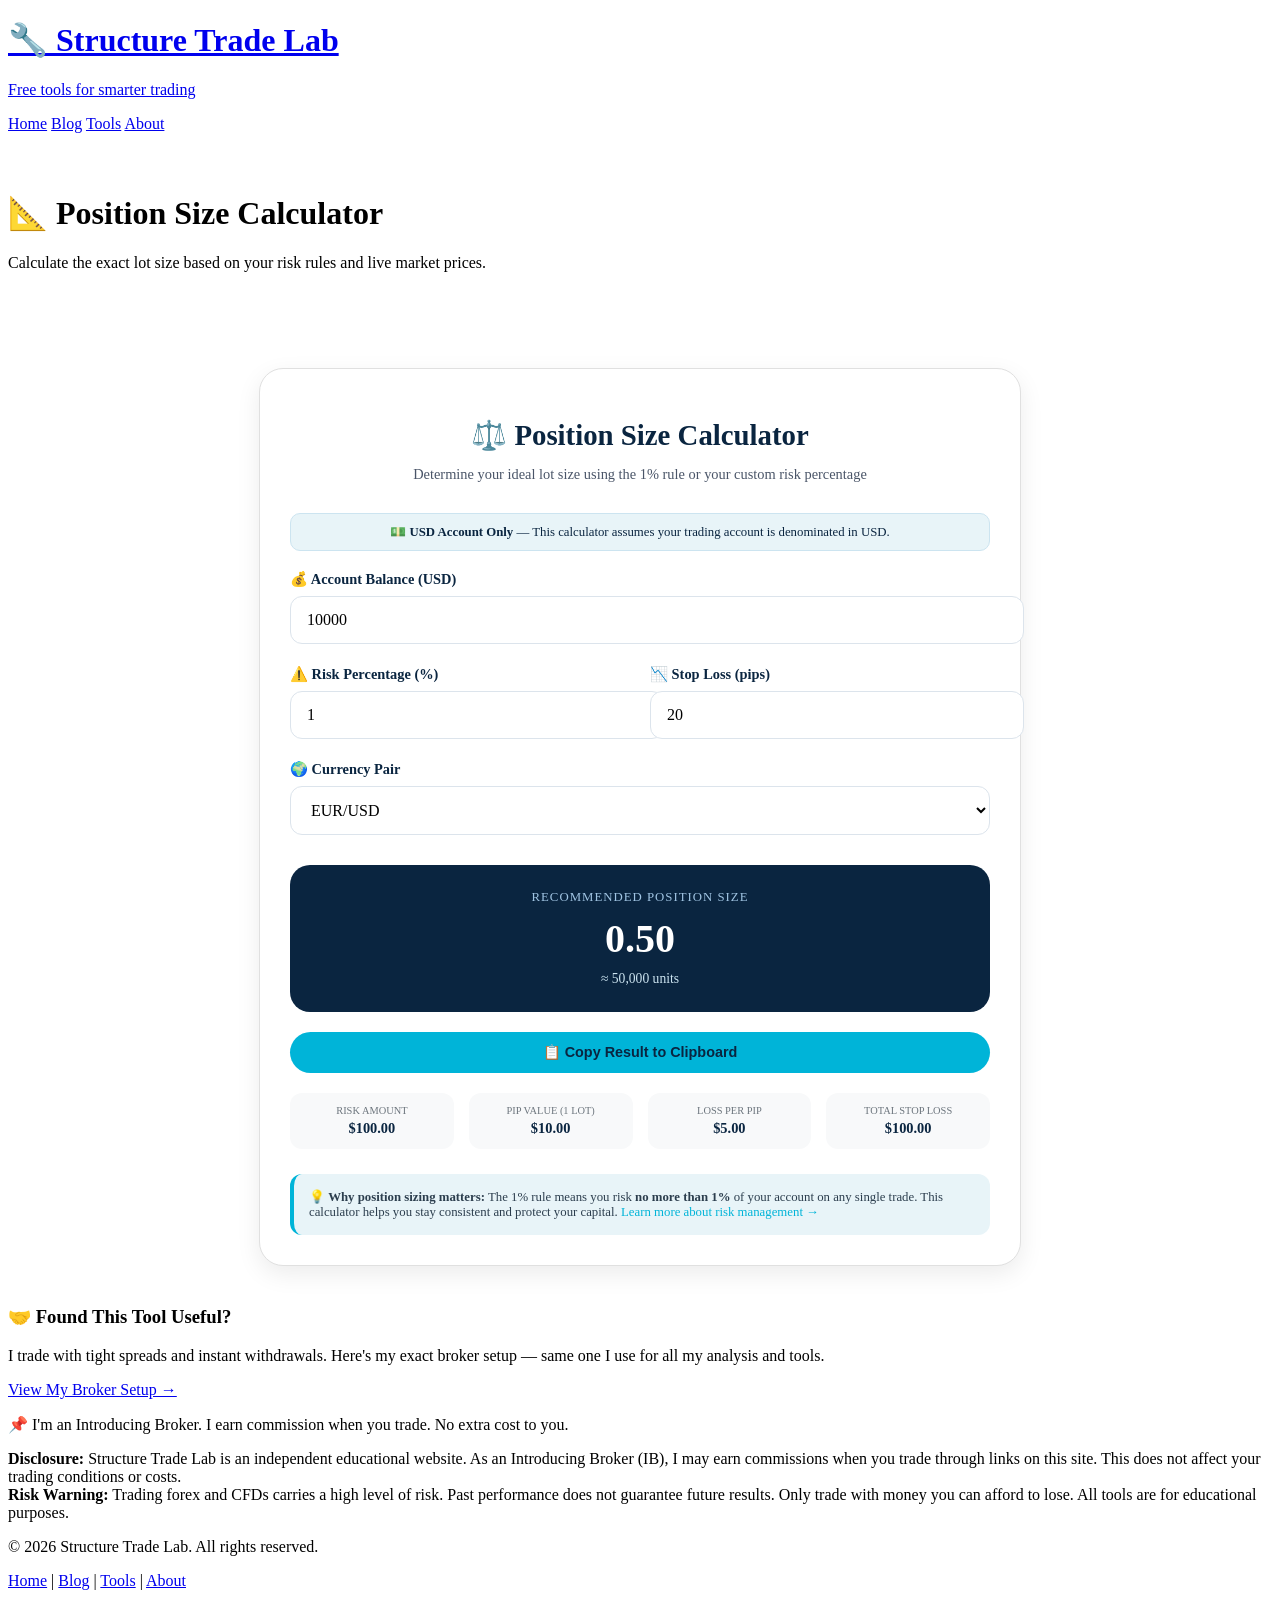
==== position-size-calculator/index.html @ f7be41fc "update" ====
<!DOCTYPE html>
<html lang="en">
<head>
    <!-- Google Analytics -->
    <script async src="https://www.googletagmanager.com/gtag/js?id=G-9HB3LHNF2W"></script>
    <script>
        window.dataLayer = window.dataLayer || [];
        function gtag(){dataLayer.push(arguments);}
        gtag('js', new Date());
        gtag('config', 'G-9HB3LHNF2W');
    </script>

    <meta charset="UTF-8">
    <meta name="viewport" content="width=device-width, initial-scale=1.0">
    <meta name="description" content="Free forex position size calculator. Calculate exact lot size based on account balance, risk percentage, stop loss in pips, and live market prices.">
    <meta name="keywords" content="position size calculator, forex lot size calculator, risk management tool, forex calculator">
    <title>Position Size Calculator — Forex Risk Management Tool | Structure Trade Lab</title>
    
    <!-- Shared CSS from main domain -->
    <link rel="stylesheet" href="https://structuretradelab.com/assets/css/style.css">
    
    <style>
        .calculator-container {
            max-width: 700px;
            margin: 40px auto;
            background: white;
            border-radius: 24px;
            padding: 30px;
            box-shadow: 0 8px 24px rgba(0,0,0,0.08);
            border: 1px solid #e0e0e0;
        }
        
        .calc-title {
            text-align: center;
            margin-bottom: 30px;
        }
        
        .calc-title h1 {
            font-size: 1.8rem;
            color: #0a2540;
            margin-bottom: 8px;
        }
        
        .calc-title p {
            color: #4a5568;
            font-size: 0.9rem;
        }
        
        .input-group {
            margin-bottom: 22px;
        }
        
        .input-group label {
            display: block;
            font-weight: 600;
            color: #0a2540;
            margin-bottom: 8px;
            font-size: 0.9rem;
        }
        
        .input-group input,
        .input-group select {
            width: 100%;
            padding: 14px 16px;
            border: 1px solid #dce4ec;
            border-radius: 12px;
            font-size: 1rem;
            transition: all 0.2s;
            background: white;
            font-family: inherit;
        }
        
        .input-group input:focus,
        .input-group select:focus {
            outline: none;
            border-color: #00b4d8;
            box-shadow: 0 0 0 3px rgba(0,180,216,0.1);
        }
        
        .input-group .helper-text {
            font-size: 0.7rem;
            color: #6c757d;
            margin-top: 5px;
        }
        
        .input-row {
            display: grid;
            grid-template-columns: 1fr 1fr;
            gap: 20px;
        }
        
        .account-note {
            background: #e8f4f8;
            border-radius: 10px;
            padding: 10px 15px;
            margin-bottom: 20px;
            font-size: 0.8rem;
            color: #0a2540;
            text-align: center;
            border: 1px solid #cce4f0;
        }
        
        .result-box {
            background: #0a2540;
            border-radius: 20px;
            padding: 25px;
            text-align: center;
            margin: 30px 0 20px;
        }
        
        .result-label {
            color: #a0c4e2;
            font-size: 0.8rem;
            text-transform: uppercase;
            letter-spacing: 1px;
            margin-bottom: 10px;
        }
        
        .result-value {
            color: white;
            font-size: 2.5rem;
            font-weight: bold;
            line-height: 1.2;
            margin-bottom: 8px;
        }
        
        .result-sub {
            color: #cce4f0;
            font-size: 0.85rem;
        }
        
        .details-grid {
            display: grid;
            grid-template-columns: repeat(4, 1fr);
            gap: 15px;
            margin-top: 20px;
        }
        
        .detail-card {
            background: #f8f9fa;
            border-radius: 12px;
            padding: 12px;
            text-align: center;
        }
        
        .detail-label {
            font-size: 0.65rem;
            color: #6c757d;
            text-transform: uppercase;
            margin-bottom: 4px;
        }
        
        .detail-value {
            font-size: 0.9rem;
            font-weight: bold;
            color: #0a2540;
        }
        
        .copy-btn {
            background: #00b4d8;
            color: #0a2540;
            border: none;
            padding: 12px 24px;
            border-radius: 50px;
            font-weight: bold;
            cursor: pointer;
            transition: all 0.2s;
            width: 100%;
            font-size: 0.9rem;
        }
        
        .copy-btn:hover {
            background: #0096b8;
            transform: translateY(-2px);
        }
        
        .copy-success {
            text-align: center;
            margin-top: 12px;
            font-size: 0.8rem;
            color: #2ecc71;
            display: none;
        }
        
        .info-text {
            background: #e8f4f8;
            padding: 15px;
            border-radius: 12px;
            margin-top: 25px;
            font-size: 0.8rem;
            color: #2c3e4e;
            border-left: 4px solid #00b4d8;
        }
        
        .info-text a {
            color: #00b4d8;
            text-decoration: none;
        }
        
        .info-text a:hover {
            text-decoration: underline;
        }
        
        @media (max-width: 700px) {
            .details-grid {
                grid-template-columns: repeat(2, 1fr);
            }
        }
        
        @media (max-width: 600px) {
            .calculator-container {
                padding: 20px;
                margin: 20px;
            }
            
            .result-value {
                font-size: 1.8rem;
            }
            
            .input-row {
                grid-template-columns: 1fr;
                gap: 0;
            }
        }
    </style>
</head>
<body>

    <header>
        <div class="container header-flex">
            <div class="logo">
                <a href="https://tools.structuretradelab.com">
                    <h1>🔧 Structure Trade Lab</h1>
                    <p>Free tools for smarter trading</p>
                </a>
            </div>
            <nav>
                <a href="https://structuretradelab.com">Home</a>
                <a href="https://blog.structuretradelab.com">Blog</a>
                <a href="https://tools.structuretradelab.com">Tools</a>
                <a href="https://structuretradelab.com/about">About</a>
            </nav>
        </div>
    </header>

    <div class="tools-hero" style="padding: 40px 0;">
        <div class="container">
            <h1>📐 Position Size Calculator</h1>
            <p>Calculate the exact lot size based on your risk rules and live market prices.</p>
        </div>
    </div>

    <div class="container">
        <div class="calculator-container">
            <div class="calc-title">
                <h1>⚖️ Position Size Calculator</h1>
                <p>Determine your ideal lot size using the 1% rule or your custom risk percentage</p>
            </div>
            
            <div class="account-note">
                💵 <strong>USD Account Only</strong> — This calculator assumes your trading account is denominated in USD.
            </div>
            
            <div class="input-group">
                <label>💰 Account Balance (USD)</label>
                <input type="number" id="balance" value="10000" step="100" placeholder="Enter account balance in USD">
            </div>
            
            <div class="input-row">
                <div class="input-group">
                    <label>⚠️ Risk Percentage (%)</label>
                    <input type="number" id="riskPercent" value="1" step="0.5" placeholder="Risk per trade">
                </div>
                <div class="input-group">
                    <label>📉 Stop Loss (pips)</label>
                    <input type="number" id="stopLossPips" value="20" step="1" placeholder="Stop loss in pips">
                </div>
            </div>
            
            <div class="input-group">
                <label>🌍 Currency Pair</label>
                <select id="currencyPair">
                    <option value="EURUSD">EUR/USD</option>
                    <option value="GBPUSD">GBP/USD</option>
                    <option value="USDJPY">USD/JPY</option>
                    <option value="USDCHF">USD/CHF</option>
                    <option value="USDCAD">USD/CAD</option>
                    <option value="AUDUSD">AUD/USD</option>
                    <option value="NZDUSD">NZD/USD</option>
                    <option value="GBPJPY">GBP/JPY</option>
                    <option value="EURJPY">EUR/JPY</option>
                    <option value="EURGBP">EUR/GBP</option>
                    <option value="XAUUSD">Gold (XAU/USD)</option>
                </select>
            </div>
            
            <!-- Dynamic price input field - appears for pairs that need it -->
            <div class="input-group" id="priceInputGroup" style="display: none;">
                <label id="priceLabel">💰 Current Market Price</label>
                <input type="number" id="currentPrice" step="0.0001" placeholder="Enter current price">
                <div class="helper-text" id="priceHelper">Find this in your trading platform</div>
            </div>
            
            <div class="result-box">
                <div class="result-label">Recommended Position Size</div>
                <div class="result-value" id="positionSize">0.50</div>
                <div class="result-sub" id="positionUnits">≈ 50,000 units</div>
            </div>
            
            <button class="copy-btn" id="copyBtn">📋 Copy Result to Clipboard</button>
            <div class="copy-success" id="copySuccess">✓ Copied to clipboard!</div>
            
            <div class="details-grid">
                <div class="detail-card">
                    <div class="detail-label">Risk Amount</div>
                    <div class="detail-value" id="riskAmount">$100.00</div>
                </div>
                <div class="detail-card">
                    <div class="detail-label">Pip Value (1 lot)</div>
                    <div class="detail-value" id="pipValue">$10.00</div>
                </div>
                <div class="detail-card">
                    <div class="detail-label">Loss per Pip</div>
                    <div class="detail-value" id="lossPerPip">$5.00</div>
                </div>
                <div class="detail-card">
                    <div class="detail-label">Total Stop Loss</div>
                    <div class="detail-value" id="stopLossValue">$100.00</div>
                </div>
            </div>
            
            <div class="info-text">
                💡 <strong>Why position sizing matters:</strong> The 1% rule means you risk <strong>no more than 1%</strong> of your account on any single trade. This calculator helps you stay consistent and protect your capital. 
                <a href="https://blog.structuretradelab.com/category/risk-management/">Learn more about risk management →</a>
            </div>
        </div>
        
        <div class="blog-cta">
            <h3>🤝 Found This Tool Useful?</h3>
            <p>I trade with tight spreads and instant withdrawals. Here's my exact broker setup — same one I use for all my analysis and tools.</p>
            <a href="https://structuretradelab.com/broker-setup/" class="btn">View My Broker Setup →</a>
            <p class="disclosure-small">📌 I'm an Introducing Broker. I earn commission when you trade. No extra cost to you.</p>
        </div>
    </div>

    <footer>
        <div class="container">
            <div class="footer-disclosure">
                <strong>Disclosure:</strong> Structure Trade Lab is an independent educational website. As an Introducing Broker (IB), I may earn commissions when you trade through links on this site. This does not affect your trading conditions or costs.
            </div>
            <div class="footer-disclosure">
                <strong>Risk Warning:</strong> Trading forex and CFDs carries a high level of risk. Past performance does not guarantee future results. Only trade with money you can afford to lose. All tools are for educational purposes.
            </div>
            <p>© <span id="current-year"></span> Structure Trade Lab. All rights reserved.</p>
            <p style="margin-top: 10px;">
                <a href="https://structuretradelab.com">Home</a> | 
                <a href="https://blog.structuretradelab.com">Blog</a> | 
                <a href="https://tools.structuretradelab.com">Tools</a> |
                <a href="https://structuretradelab.com/about">About</a>
            </p>
        </div>
    </footer>

    <script>
        // DOM elements
        const balanceInput = document.getElementById('balance');
        const riskPercentInput = document.getElementById('riskPercent');
        const stopLossInput = document.getElementById('stopLossPips');
        const currencySelect = document.getElementById('currencyPair');
        const priceInputGroup = document.getElementById('priceInputGroup');
        const priceLabel = document.getElementById('priceLabel');
        const priceHelper = document.getElementById('priceHelper');
        const currentPriceInput = document.getElementById('currentPrice');
        
        const positionSizeSpan = document.getElementById('positionSize');
        const positionUnitsSpan = document.getElementById('positionUnits');
        const riskAmountSpan = document.getElementById('riskAmount');
        const pipValueSpan = document.getElementById('pipValue');
        const lossPerPipSpan = document.getElementById('lossPerPip');
        const stopLossValueSpan = document.getElementById('stopLossValue');
        
        const copyBtn = document.getElementById('copyBtn');
        const copySuccessDiv = document.getElementById('copySuccess');
        
        // Helper: Get pip size (0.0001 for most, 0.01 for JPY pairs)
        function getPipSize(pair) {
            const jpyPairs = ['USDJPY', 'GBPJPY', 'EURJPY'];
            if (jpyPairs.includes(pair)) return 0.01;
            return 0.0001;
        }
        
        // Helper: Get quote currency
        function getQuoteCurrency(pair) {
            if (pair === 'EURUSD' || pair === 'GBPUSD' || pair === 'AUDUSD' || 
                pair === 'NZDUSD' || pair === 'XAUUSD') return 'USD';
            if (pair === 'USDJPY') return 'JPY';
            if (pair === 'USDCHF') return 'CHF';
            if (pair === 'USDCAD') return 'CAD';
            if (pair === 'GBPJPY' || pair === 'EURJPY') return 'JPY';
            if (pair === 'EURGBP') return 'GBP';
            return 'USD';
        }
        
        // Check if current price is needed for pip value calculation
        function needsCurrentPrice(pair) {
            // Pairs where quote currency is NOT USD (need conversion)
            const needsPrice = ['USDJPY', 'USDCHF', 'USDCAD', 'GBPJPY', 'EURJPY', 'EURGBP'];
            return needsPrice.includes(pair);
        }
        
        // Set default prices based on pair (reasonable approximations)
        function getDefaultPrice(pair) {
            const defaults = {
                'USDJPY': 150.50,
                'USDCHF': 0.89,
                'USDCAD': 1.37,
                'GBPJPY': 190.00,
                'EURJPY': 162.00,
                'EURGBP': 0.85
            };
            return defaults[pair] || 1;
        }
        
        // Update UI based on selected pair
        function updatePriceInputVisibility() {
            const pair = currencySelect.value;
            const needsPrice = needsCurrentPrice(pair);
            
            if (needsPrice) {
                priceInputGroup.style.display = 'block';
                
                // Update label and helper text
                if (pair === 'USDJPY' || pair === 'GBPJPY' || pair === 'EURJPY') {
                    priceLabel.innerHTML = '💰 USD/JPY Current Rate';
                    priceHelper.innerHTML = 'Example: 150.50 (1 USD = 150.50 JPY)';
                    currentPriceInput.step = '0.01';
                    currentPriceInput.placeholder = 'Enter USD/JPY rate';
                } else if (pair === 'USDCHF') {
                    priceLabel.innerHTML = '💰 USD/CHF Current Rate';
                    priceHelper.innerHTML = 'Example: 0.8900 (1 USD = 0.8900 CHF)';
                    currentPriceInput.step = '0.0001';
                    currentPriceInput.placeholder = 'Enter USD/CHF rate';
                } else if (pair === 'USDCAD') {
                    priceLabel.innerHTML = '💰 USD/CAD Current Rate';
                    priceHelper.innerHTML = 'Example: 1.3750 (1 USD = 1.3750 CAD)';
                    currentPriceInput.step = '0.0001';
                    currentPriceInput.placeholder = 'Enter USD/CAD rate';
                } else if (pair === 'EURGBP') {
                    priceLabel.innerHTML = '💰 EUR/GBP Current Rate';
                    priceHelper.innerHTML = 'Example: 0.8500 (1 EUR = 0.8500 GBP)';
                    currentPriceInput.step = '0.0001';
                    currentPriceInput.placeholder = 'Enter EUR/GBP rate';
                } else if (pair === 'GBPJPY') {
                    priceLabel.innerHTML = '💰 GBP/JPY Current Rate';
                    priceHelper.innerHTML = 'Example: 190.00 (1 GBP = 190.00 JPY)';
                    currentPriceInput.step = '0.01';
                    currentPriceInput.placeholder = 'Enter GBP/JPY rate';
                } else if (pair === 'EURJPY') {
                    priceLabel.innerHTML = '💰 EUR/JPY Current Rate';
                    priceHelper.innerHTML = 'Example: 162.00 (1 EUR = 162.00 JPY)';
                    currentPriceInput.step = '0.01';
                    currentPriceInput.placeholder = 'Enter EUR/JPY rate';
                }
                
                // Set default value if empty
                if (!currentPriceInput.value) {
                    currentPriceInput.value = getDefaultPrice(pair);
                }
            } else {
                priceInputGroup.style.display = 'none';
            }
            updateCalculator();
        }
        
        // Calculate pip value in USD for 1 standard lot (100,000 units)
        function calculatePipValue(pair) {
            const pipSize = getPipSize(pair);
            const quoteCurrency = getQuoteCurrency(pair);
            
            // If quote currency is USD, pip value is fixed
            if (quoteCurrency === 'USD') {
                return 100000 * pipSize;
            }
            
            // Need current price to convert
            let currentPrice = parseFloat(currentPriceInput.value);
            if (isNaN(currentPrice) || currentPrice <= 0) {
                currentPrice = getDefaultPrice(pair);
                currentPriceInput.value = currentPrice;
            }
            
            // Pip value in quote currency
            let pipValueInQuote = 100000 * pipSize;
            
            // Convert to USD based on pair type
            if (pair === 'USDJPY' || pair === 'USDCHF' || pair === 'USDCAD') {
                // For USD/XXX, divide by rate
                return pipValueInQuote / currentPrice;
            } else if (pair === 'GBPJPY' || pair === 'EURJPY') {
                // For XXX/JPY, need to convert via USD
                // This is more complex - approximate using USD/JPY rate
                // For simplicity, use USD/JPY rate
                const usdjpy = document.getElementById('usdjpyRate')?.value || 150.5;
                return pipValueInQuote / usdjpy;
            } else if (pair === 'EURGBP') {
                // For EUR/GBP, convert GBP to USD
                // Requires GBP/USD rate - approximate
                return pipValueInQuote * 1.27; // Approx GBP/USD = 1.27
            }
            
            return 10; // fallback
        }
        
        function updateCalculator() {
            let balance = parseFloat(balanceInput.value);
            let riskPercent = parseFloat(riskPercentInput.value);
            let stopLossPips = parseFloat(stopLossInput.value);
            let pair = currencySelect.value;
            
            if (isNaN(balance) || balance <= 0) balance = 10000;
            if (isNaN(riskPercent) || riskPercent <= 0) riskPercent = 1;
            if (isNaN(stopLossPips) || stopLossPips <= 0) stopLossPips = 20;
            
            let riskAmountUSD = balance * (riskPercent / 100);
            let pipValuePerLot = calculatePipValue(pair);
            
            let denominator = stopLossPips * pipValuePerLot;
            let lots = denominator > 0 ? riskAmountUSD / denominator : 0;
            lots = Math.min(Math.max(lots, 0.01), 50);
            lots = Math.round(lots * 100) / 100;
            
            let units = lots * 100000;
            let lossPerPip = lots * pipValuePerLot;
            let totalStopLoss = stopLossPips * lossPerPip;
            
            positionSizeSpan.innerText = lots.toFixed(2);
            positionUnitsSpan.innerText = `≈ ${Math.round(units).toLocaleString()} units`;
            riskAmountSpan.innerText = `$${riskAmountUSD.toFixed(2)}`;
            pipValueSpan.innerText = `$${pipValuePerLot.toFixed(2)}`;
            lossPerPipSpan.innerText = `$${lossPerPip.toFixed(2)}`;
            stopLossValueSpan.innerText = `$${totalStopLoss.toFixed(2)}`;
        }
        
        // Event listeners
        balanceInput.addEventListener('input', updateCalculator);
        riskPercentInput.addEventListener('input', updateCalculator);
        stopLossInput.addEventListener('input', updateCalculator);
        currencySelect.addEventListener('change', () => {
            updatePriceInputVisibility();
            updateCalculator();
        });
        
        if (currentPriceInput) {
            currentPriceInput.addEventListener('input', updateCalculator);
        }
        
        copyBtn.addEventListener('click', function() {
            let resultText = positionSizeSpan.innerText + ' lots';
            navigator.clipboard.writeText(resultText).then(() => {
                copySuccessDiv.style.display = 'block';
                setTimeout(() => {
                    copySuccessDiv.style.display = 'none';
                }, 2000);
            });
        });
        
        // Initialize
        updatePriceInputVisibility();
        updateCalculator();
        document.getElementById('current-year').textContent = new Date().getFullYear();
    </script>
</body>
</html>
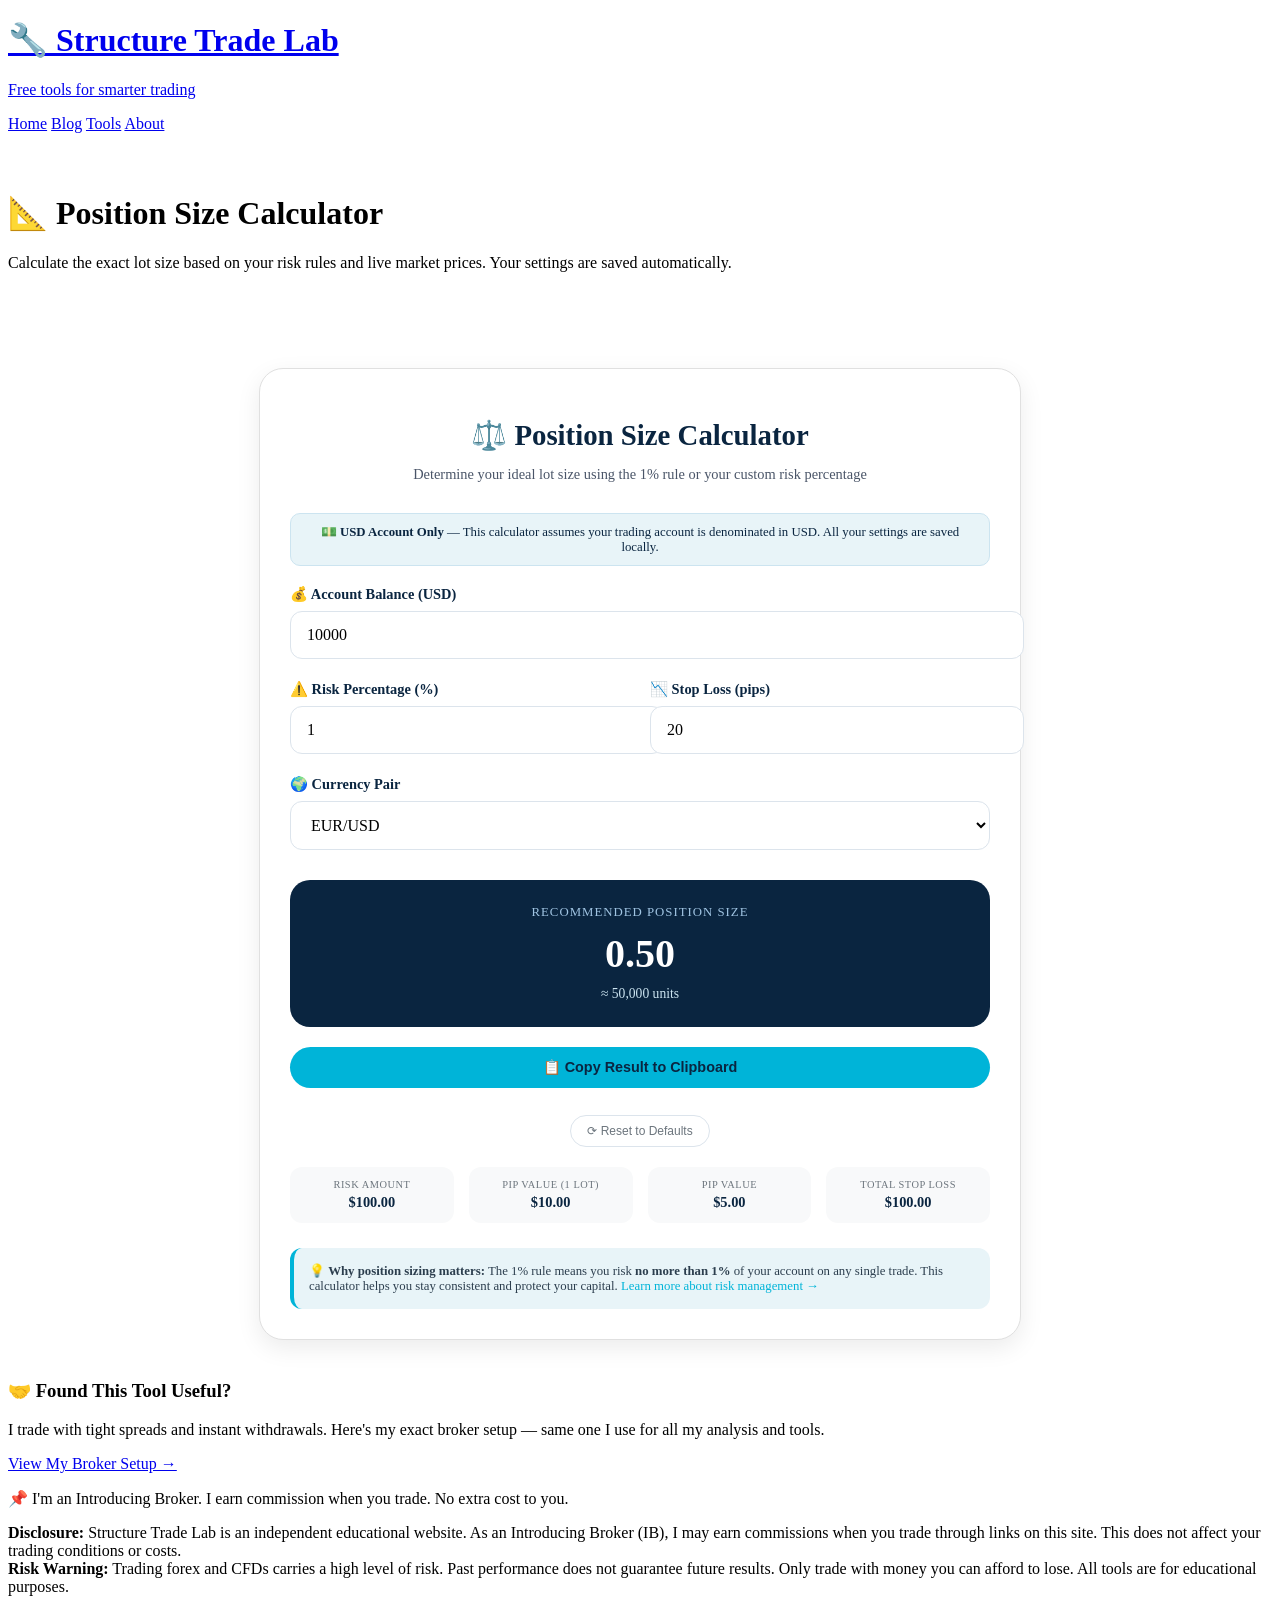
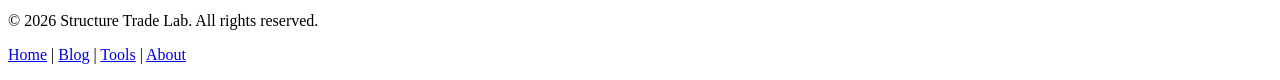
==== commit 5b1b1c9d: "update" ====
--- a/position-size-calculator/index.html
+++ b/position-size-calculator/index.html
@@ -12,11 +12,9 @@
 
     <meta charset="UTF-8">
     <meta name="viewport" content="width=device-width, initial-scale=1.0">
-    <meta name="description" content="Free forex position size calculator. Calculate exact lot size based on account balance, risk percentage, stop loss in pips, and live market prices.">
+    <meta name="description" content="Free forex position size calculator. Calculate exact lot size based on account balance, risk percentage, stop loss in pips, and live market prices. Saves your settings automatically.">
     <meta name="keywords" content="position size calculator, forex lot size calculator, risk management tool, forex calculator">
     <title>Position Size Calculator — Forex Risk Management Tool | Structure Trade Lab</title>
-    
-    <!-- Shared CSS from main domain -->
     <link rel="stylesheet" href="https://structuretradelab.com/assets/css/style.css">
     
     <style>
@@ -147,6 +145,7 @@
             font-size: 0.65rem;
             color: #6c757d;
             text-transform: uppercase;
+            letter-spacing: 0.5px;
             margin-bottom: 4px;
         }
         
@@ -180,6 +179,24 @@
             font-size: 0.8rem;
             color: #2ecc71;
             display: none;
+        }
+        
+        .reset-btn {
+            background: transparent;
+            border: 1px solid #dce4ec;
+            color: #6c757d;
+            padding: 8px 16px;
+            border-radius: 50px;
+            font-size: 0.75rem;
+            cursor: pointer;
+            margin-top: 15px;
+            transition: all 0.2s;
+        }
+        
+        .reset-btn:hover {
+            background: #f0f4f8;
+            border-color: #00b4d8;
+            color: #0a2540;
         }
         
         .info-text {
@@ -246,7 +263,7 @@
     <div class="tools-hero" style="padding: 40px 0;">
         <div class="container">
             <h1>📐 Position Size Calculator</h1>
-            <p>Calculate the exact lot size based on your risk rules and live market prices.</p>
+            <p>Calculate the exact lot size based on your risk rules and live market prices. Your settings are saved automatically.</p>
         </div>
     </div>
 
@@ -258,22 +275,22 @@
             </div>
             
             <div class="account-note">
-                💵 <strong>USD Account Only</strong> — This calculator assumes your trading account is denominated in USD.
+                💵 <strong>USD Account Only</strong> — This calculator assumes your trading account is denominated in USD. All your settings are saved locally.
             </div>
             
             <div class="input-group">
                 <label>💰 Account Balance (USD)</label>
-                <input type="number" id="balance" value="10000" step="100" placeholder="Enter account balance in USD">
+                <input type="number" id="balance" step="100" placeholder="Enter account balance in USD">
             </div>
             
             <div class="input-row">
                 <div class="input-group">
                     <label>⚠️ Risk Percentage (%)</label>
-                    <input type="number" id="riskPercent" value="1" step="0.5" placeholder="Risk per trade">
+                    <input type="number" id="riskPercent" step="0.5" placeholder="Risk per trade">
                 </div>
                 <div class="input-group">
                     <label>📉 Stop Loss (pips)</label>
-                    <input type="number" id="stopLossPips" value="20" step="1" placeholder="Stop loss in pips">
+                    <input type="number" id="stopLossPips" step="1" placeholder="Stop loss in pips">
                 </div>
             </div>
             
@@ -294,38 +311,42 @@
                 </select>
             </div>
             
-            <!-- Dynamic price input field - appears for pairs that need it -->
+            <!-- Dynamic price input field -->
             <div class="input-group" id="priceInputGroup" style="display: none;">
                 <label id="priceLabel">💰 Current Market Price</label>
                 <input type="number" id="currentPrice" step="0.0001" placeholder="Enter current price">
-                <div class="helper-text" id="priceHelper">Find this in your trading platform</div>
+                <div class="helper-text" id="priceHelper">Find this in your trading platform. Saved for next time.</div>
             </div>
             
             <div class="result-box">
                 <div class="result-label">Recommended Position Size</div>
-                <div class="result-value" id="positionSize">0.50</div>
-                <div class="result-sub" id="positionUnits">≈ 50,000 units</div>
+                <div class="result-value" id="positionSize">0.00</div>
+                <div class="result-sub" id="positionUnits">≈ 0 units</div>
             </div>
             
             <button class="copy-btn" id="copyBtn">📋 Copy Result to Clipboard</button>
             <div class="copy-success" id="copySuccess">✓ Copied to clipboard!</div>
+            
+            <div style="text-align: center; margin-top: 12px;">
+                <button class="reset-btn" id="resetBtn">⟳ Reset to Defaults</button>
+            </div>
             
             <div class="details-grid">
                 <div class="detail-card">
                     <div class="detail-label">Risk Amount</div>
-                    <div class="detail-value" id="riskAmount">$100.00</div>
+                    <div class="detail-value" id="riskAmount">$0.00</div>
                 </div>
                 <div class="detail-card">
                     <div class="detail-label">Pip Value (1 lot)</div>
-                    <div class="detail-value" id="pipValue">$10.00</div>
+                    <div class="detail-value" id="pipValue">$0.00</div>
                 </div>
                 <div class="detail-card">
-                    <div class="detail-label">Loss per Pip</div>
-                    <div class="detail-value" id="lossPerPip">$5.00</div>
+                    <div class="detail-label">Pip Value</div>
+                    <div class="detail-value" id="positionPipValue">$0.00</div>
                 </div>
                 <div class="detail-card">
                     <div class="detail-label">Total Stop Loss</div>
-                    <div class="detail-value" id="stopLossValue">$100.00</div>
+                    <div class="detail-value" id="stopLossValue">$0.00</div>
                 </div>
             </div>
             
@@ -371,44 +392,27 @@
         const priceLabel = document.getElementById('priceLabel');
         const priceHelper = document.getElementById('priceHelper');
         const currentPriceInput = document.getElementById('currentPrice');
+        const resetBtn = document.getElementById('resetBtn');
         
         const positionSizeSpan = document.getElementById('positionSize');
         const positionUnitsSpan = document.getElementById('positionUnits');
         const riskAmountSpan = document.getElementById('riskAmount');
         const pipValueSpan = document.getElementById('pipValue');
-        const lossPerPipSpan = document.getElementById('lossPerPip');
+        const positionPipValueSpan = document.getElementById('positionPipValue');
         const stopLossValueSpan = document.getElementById('stopLossValue');
         
         const copyBtn = document.getElementById('copyBtn');
         const copySuccessDiv = document.getElementById('copySuccess');
         
-        // Helper: Get pip size (0.0001 for most, 0.01 for JPY pairs)
-        function getPipSize(pair) {
-            const jpyPairs = ['USDJPY', 'GBPJPY', 'EURJPY'];
-            if (jpyPairs.includes(pair)) return 0.01;
-            return 0.0001;
-        }
-        
-        // Helper: Get quote currency
-        function getQuoteCurrency(pair) {
-            if (pair === 'EURUSD' || pair === 'GBPUSD' || pair === 'AUDUSD' || 
-                pair === 'NZDUSD' || pair === 'XAUUSD') return 'USD';
-            if (pair === 'USDJPY') return 'JPY';
-            if (pair === 'USDCHF') return 'CHF';
-            if (pair === 'USDCAD') return 'CAD';
-            if (pair === 'GBPJPY' || pair === 'EURJPY') return 'JPY';
-            if (pair === 'EURGBP') return 'GBP';
-            return 'USD';
-        }
-        
-        // Check if current price is needed for pip value calculation
-        function needsCurrentPrice(pair) {
-            // Pairs where quote currency is NOT USD (need conversion)
-            const needsPrice = ['USDJPY', 'USDCHF', 'USDCAD', 'GBPJPY', 'EURJPY', 'EURGBP'];
-            return needsPrice.includes(pair);
-        }
-        
-        // Set default prices based on pair (reasonable approximations)
+        // Default values
+        const DEFAULTS = {
+            balance: 10000,
+            riskPercent: 1,
+            stopLossPips: 20,
+            currencyPair: 'EURUSD',
+            currentPrice: null
+        };
+        
         function getDefaultPrice(pair) {
             const defaults = {
                 'USDJPY': 150.50,
@@ -421,7 +425,75 @@
             return defaults[pair] || 1;
         }
         
-        // Update UI based on selected pair
+        function saveSettings() {
+            const settings = {
+                balance: balanceInput.value,
+                riskPercent: riskPercentInput.value,
+                stopLossPips: stopLossInput.value,
+                currencyPair: currencySelect.value,
+                currentPrice: currentPriceInput.value
+            };
+            localStorage.setItem('positionSizeCalculator', JSON.stringify(settings));
+        }
+        
+        function loadSettings() {
+            const saved = localStorage.getItem('positionSizeCalculator');
+            if (saved) {
+                try {
+                    const settings = JSON.parse(saved);
+                    if (settings.balance) balanceInput.value = settings.balance;
+                    if (settings.riskPercent) riskPercentInput.value = settings.riskPercent;
+                    if (settings.stopLossPips) stopLossInput.value = settings.stopLossPips;
+                    if (settings.currencyPair) currencySelect.value = settings.currencyPair;
+                    if (settings.currentPrice) currentPriceInput.value = settings.currentPrice;
+                    return true;
+                } catch (e) {
+                    console.log('Error loading settings');
+                }
+            }
+            return false;
+        }
+        
+        function resetToDefaults() {
+            balanceInput.value = DEFAULTS.balance;
+            riskPercentInput.value = DEFAULTS.riskPercent;
+            stopLossInput.value = DEFAULTS.stopLossPips;
+            currencySelect.value = DEFAULTS.currencyPair;
+            
+            const pair = currencySelect.value;
+            if (needsCurrentPrice(pair)) {
+                currentPriceInput.value = getDefaultPrice(pair);
+            } else {
+                currentPriceInput.value = '';
+            }
+            
+            updatePriceInputVisibility();
+            updateCalculator();
+            saveSettings();
+        }
+        
+        function getPipSize(pair) {
+            const jpyPairs = ['USDJPY', 'GBPJPY', 'EURJPY'];
+            if (jpyPairs.includes(pair)) return 0.01;
+            return 0.0001;
+        }
+        
+        function getQuoteCurrency(pair) {
+            if (pair === 'EURUSD' || pair === 'GBPUSD' || pair === 'AUDUSD' || 
+                pair === 'NZDUSD' || pair === 'XAUUSD') return 'USD';
+            if (pair === 'USDJPY') return 'JPY';
+            if (pair === 'USDCHF') return 'CHF';
+            if (pair === 'USDCAD') return 'CAD';
+            if (pair === 'GBPJPY' || pair === 'EURJPY') return 'JPY';
+            if (pair === 'EURGBP') return 'GBP';
+            return 'USD';
+        }
+        
+        function needsCurrentPrice(pair) {
+            const needsPrice = ['USDJPY', 'USDCHF', 'USDCAD', 'GBPJPY', 'EURJPY', 'EURGBP'];
+            return needsPrice.includes(pair);
+        }
+        
         function updatePriceInputVisibility() {
             const pair = currencySelect.value;
             const needsPrice = needsCurrentPrice(pair);
@@ -429,86 +501,71 @@
             if (needsPrice) {
                 priceInputGroup.style.display = 'block';
                 
-                // Update label and helper text
                 if (pair === 'USDJPY' || pair === 'GBPJPY' || pair === 'EURJPY') {
                     priceLabel.innerHTML = '💰 USD/JPY Current Rate';
-                    priceHelper.innerHTML = 'Example: 150.50 (1 USD = 150.50 JPY)';
+                    priceHelper.innerHTML = 'Example: 150.50 (1 USD = 150.50 JPY) - saved automatically';
                     currentPriceInput.step = '0.01';
                     currentPriceInput.placeholder = 'Enter USD/JPY rate';
                 } else if (pair === 'USDCHF') {
                     priceLabel.innerHTML = '💰 USD/CHF Current Rate';
-                    priceHelper.innerHTML = 'Example: 0.8900 (1 USD = 0.8900 CHF)';
+                    priceHelper.innerHTML = 'Example: 0.8900 (1 USD = 0.8900 CHF) - saved automatically';
                     currentPriceInput.step = '0.0001';
                     currentPriceInput.placeholder = 'Enter USD/CHF rate';
                 } else if (pair === 'USDCAD') {
                     priceLabel.innerHTML = '💰 USD/CAD Current Rate';
-                    priceHelper.innerHTML = 'Example: 1.3750 (1 USD = 1.3750 CAD)';
+                    priceHelper.innerHTML = 'Example: 1.3750 (1 USD = 1.3750 CAD) - saved automatically';
                     currentPriceInput.step = '0.0001';
                     currentPriceInput.placeholder = 'Enter USD/CAD rate';
                 } else if (pair === 'EURGBP') {
                     priceLabel.innerHTML = '💰 EUR/GBP Current Rate';
-                    priceHelper.innerHTML = 'Example: 0.8500 (1 EUR = 0.8500 GBP)';
+                    priceHelper.innerHTML = 'Example: 0.8500 (1 EUR = 0.8500 GBP) - saved automatically';
                     currentPriceInput.step = '0.0001';
                     currentPriceInput.placeholder = 'Enter EUR/GBP rate';
                 } else if (pair === 'GBPJPY') {
                     priceLabel.innerHTML = '💰 GBP/JPY Current Rate';
-                    priceHelper.innerHTML = 'Example: 190.00 (1 GBP = 190.00 JPY)';
+                    priceHelper.innerHTML = 'Example: 190.00 (1 GBP = 190.00 JPY) - saved automatically';
                     currentPriceInput.step = '0.01';
                     currentPriceInput.placeholder = 'Enter GBP/JPY rate';
                 } else if (pair === 'EURJPY') {
                     priceLabel.innerHTML = '💰 EUR/JPY Current Rate';
-                    priceHelper.innerHTML = 'Example: 162.00 (1 EUR = 162.00 JPY)';
+                    priceHelper.innerHTML = 'Example: 162.00 (1 EUR = 162.00 JPY) - saved automatically';
                     currentPriceInput.step = '0.01';
                     currentPriceInput.placeholder = 'Enter EUR/JPY rate';
                 }
                 
-                // Set default value if empty
                 if (!currentPriceInput.value) {
                     currentPriceInput.value = getDefaultPrice(pair);
                 }
             } else {
                 priceInputGroup.style.display = 'none';
             }
-            updateCalculator();
-        }
-        
-        // Calculate pip value in USD for 1 standard lot (100,000 units)
+        }
+        
         function calculatePipValue(pair) {
             const pipSize = getPipSize(pair);
             const quoteCurrency = getQuoteCurrency(pair);
             
-            // If quote currency is USD, pip value is fixed
             if (quoteCurrency === 'USD') {
                 return 100000 * pipSize;
             }
             
-            // Need current price to convert
             let currentPrice = parseFloat(currentPriceInput.value);
             if (isNaN(currentPrice) || currentPrice <= 0) {
                 currentPrice = getDefaultPrice(pair);
                 currentPriceInput.value = currentPrice;
             }
             
-            // Pip value in quote currency
             let pipValueInQuote = 100000 * pipSize;
             
-            // Convert to USD based on pair type
             if (pair === 'USDJPY' || pair === 'USDCHF' || pair === 'USDCAD') {
-                // For USD/XXX, divide by rate
                 return pipValueInQuote / currentPrice;
             } else if (pair === 'GBPJPY' || pair === 'EURJPY') {
-                // For XXX/JPY, need to convert via USD
-                // This is more complex - approximate using USD/JPY rate
-                // For simplicity, use USD/JPY rate
-                const usdjpy = document.getElementById('usdjpyRate')?.value || 150.5;
-                return pipValueInQuote / usdjpy;
+                return pipValueInQuote / 150.5;
             } else if (pair === 'EURGBP') {
-                // For EUR/GBP, convert GBP to USD
-                // Requires GBP/USD rate - approximate
-                return pipValueInQuote * 1.27; // Approx GBP/USD = 1.27
-            }
-            
-            return 10; // fallback
+                return pipValueInQuote * 1.27;
+            }
+            
+            return 10;
         }
         
         function updateCalculator() {
@@ -530,29 +587,36 @@
             lots = Math.round(lots * 100) / 100;
             
             let units = lots * 100000;
-            let lossPerPip = lots * pipValuePerLot;
-            let totalStopLoss = stopLossPips * lossPerPip;
+            let positionPipValue = lots * pipValuePerLot;
+            let totalStopLoss = stopLossPips * positionPipValue;
             
             positionSizeSpan.innerText = lots.toFixed(2);
             positionUnitsSpan.innerText = `≈ ${Math.round(units).toLocaleString()} units`;
             riskAmountSpan.innerText = `$${riskAmountUSD.toFixed(2)}`;
             pipValueSpan.innerText = `$${pipValuePerLot.toFixed(2)}`;
-            lossPerPipSpan.innerText = `$${lossPerPip.toFixed(2)}`;
+            positionPipValueSpan.innerText = `$${positionPipValue.toFixed(2)}`;
             stopLossValueSpan.innerText = `$${totalStopLoss.toFixed(2)}`;
         }
         
+        function handleChange() {
+            updateCalculator();
+            saveSettings();
+        }
+        
         // Event listeners
-        balanceInput.addEventListener('input', updateCalculator);
-        riskPercentInput.addEventListener('input', updateCalculator);
-        stopLossInput.addEventListener('input', updateCalculator);
+        balanceInput.addEventListener('input', handleChange);
+        riskPercentInput.addEventListener('input', handleChange);
+        stopLossInput.addEventListener('input', handleChange);
         currencySelect.addEventListener('change', () => {
             updatePriceInputVisibility();
-            updateCalculator();
+            handleChange();
         });
         
         if (currentPriceInput) {
-            currentPriceInput.addEventListener('input', updateCalculator);
-        }
+            currentPriceInput.addEventListener('input', handleChange);
+        }
+        
+        resetBtn.addEventListener('click', resetToDefaults);
         
         copyBtn.addEventListener('click', function() {
             let resultText = positionSizeSpan.innerText + ' lots';
@@ -565,8 +629,14 @@
         });
         
         // Initialize
-        updatePriceInputVisibility();
-        updateCalculator();
+        const loaded = loadSettings();
+        if (!loaded) {
+            resetToDefaults();
+        } else {
+            updatePriceInputVisibility();
+            updateCalculator();
+        }
+        
         document.getElementById('current-year').textContent = new Date().getFullYear();
     </script>
 </body>
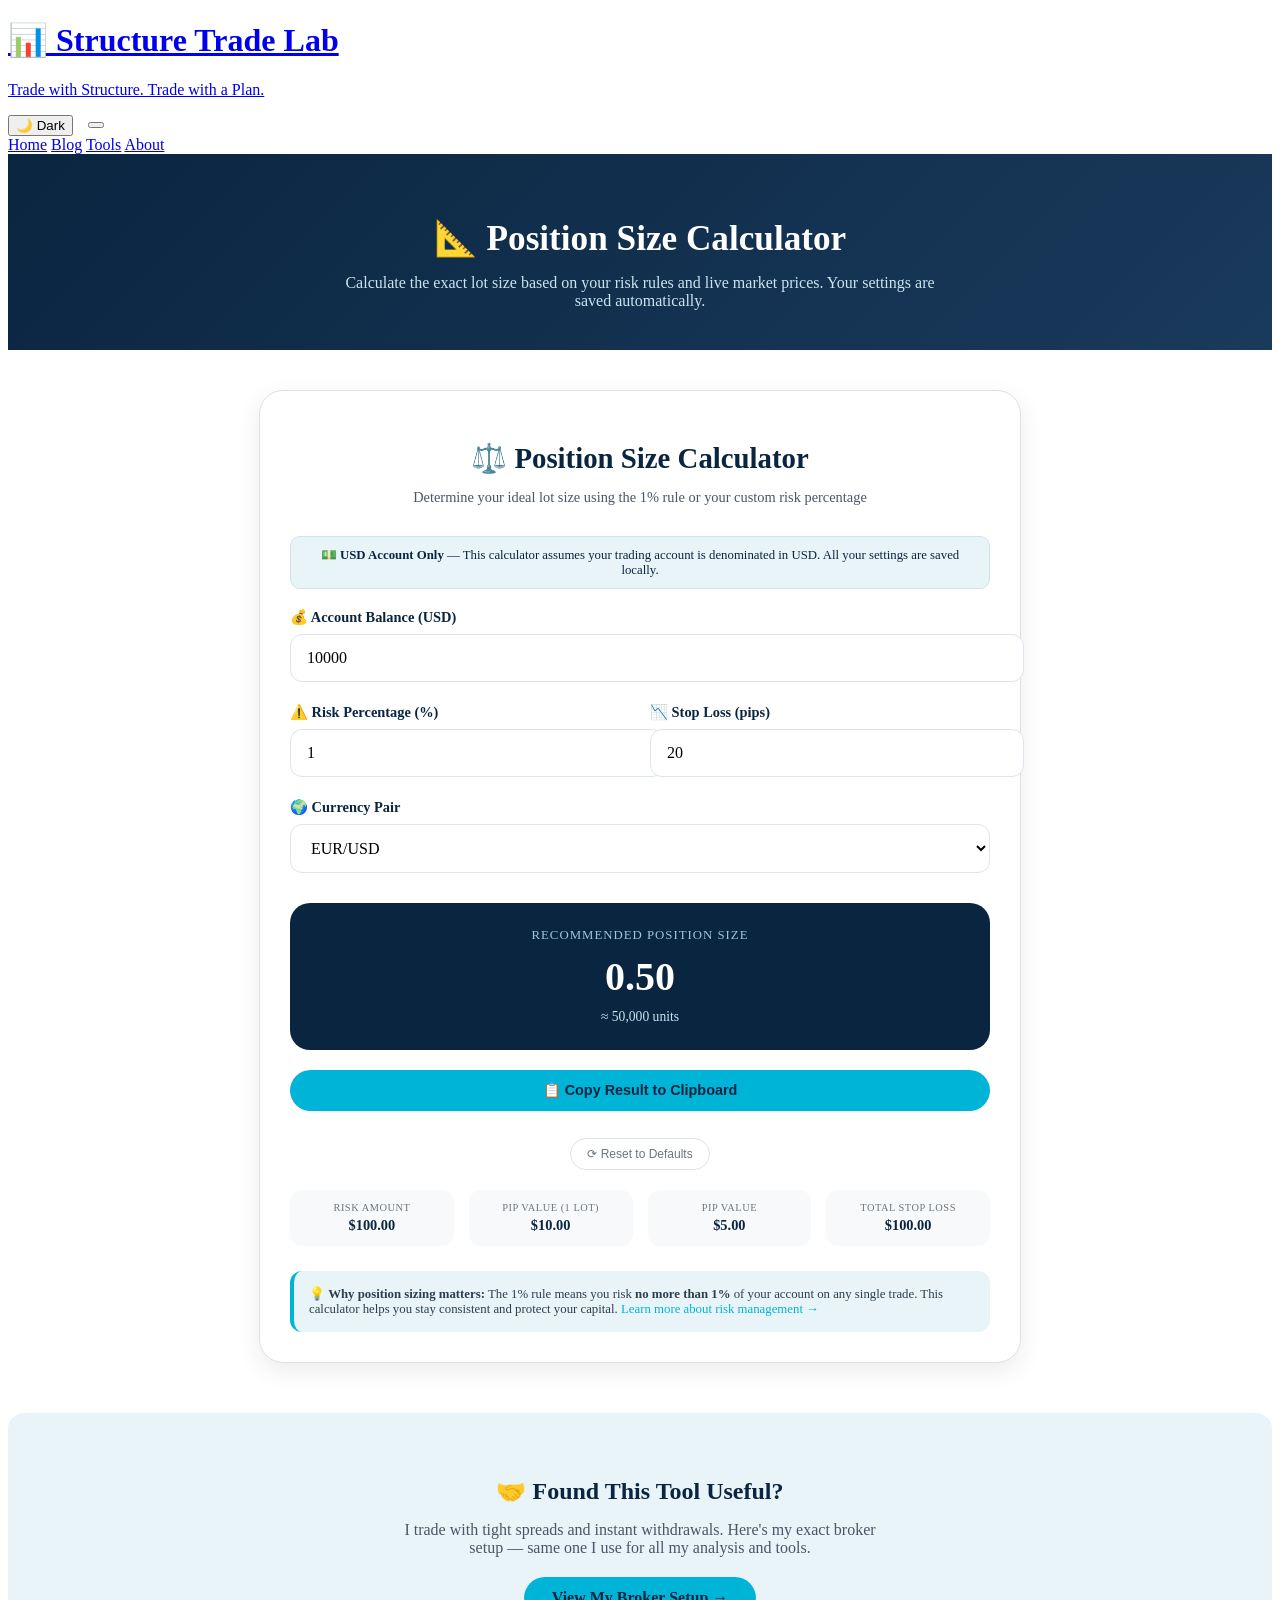
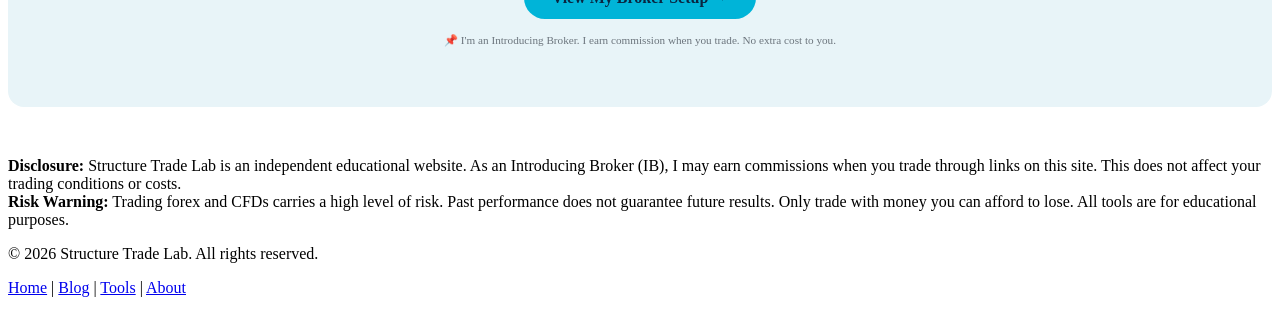
==== commit 68852954: "update" ====
--- a/position-size-calculator/index.html
+++ b/position-size-calculator/index.html
@@ -15,9 +15,42 @@
     <meta name="description" content="Free forex position size calculator. Calculate exact lot size based on account balance, risk percentage, stop loss in pips, and live market prices. Saves your settings automatically.">
     <meta name="keywords" content="position size calculator, forex lot size calculator, risk management tool, forex calculator">
     <title>Position Size Calculator — Forex Risk Management Tool | Structure Trade Lab</title>
-    <link rel="stylesheet" href="https://structuretradelab.com/assets/css/style.css">
+    <link rel="stylesheet" href="https://structuretradelab.com/assets/css/common.css">
     
     <style>
+        /* ============================================
+           POSITION SIZE CALCULATOR STYLES
+           ============================================ */
+        
+        .tools-hero {
+            background: linear-gradient(135deg, #0a2540 0%, #1a3a5c 100%);
+            color: white;
+            padding: 40px 0;
+            text-align: center;
+        }
+        
+        .tools-hero h1 {
+            font-size: 2.2rem;
+            margin-bottom: 15px;
+            color: white;
+        }
+        
+        .tools-hero p {
+            font-size: 1rem;
+            max-width: 600px;
+            margin: 0 auto;
+            color: #cce4f0;
+        }
+        
+        /* Dark mode tools hero */
+        body.dark-mode .tools-hero {
+            background: linear-gradient(135deg, #0a0f1a 0%, #0d1f2d 100%);
+        }
+        
+        body.dark-mode .tools-hero p {
+            color: #8b949e;
+        }
+        
         .calculator-container {
             max-width: 700px;
             margin: 40px auto;
@@ -26,6 +59,13 @@
             padding: 30px;
             box-shadow: 0 8px 24px rgba(0,0,0,0.08);
             border: 1px solid #e0e0e0;
+            transition: background 0.3s ease, border-color 0.3s ease;
+        }
+        
+        body.dark-mode .calculator-container {
+            background: #121724;
+            border-color: #1f2a3a;
+            box-shadow: 0 8px 24px rgba(0,0,0,0.3);
         }
         
         .calc-title {
@@ -37,11 +77,20 @@
             font-size: 1.8rem;
             color: #0a2540;
             margin-bottom: 8px;
+            transition: color 0.3s ease;
+        }
+        
+        body.dark-mode .calc-title h1 {
+            color: #f0f3f8;
         }
         
         .calc-title p {
             color: #4a5568;
             font-size: 0.9rem;
+        }
+        
+        body.dark-mode .calc-title p {
+            color: #c9d1d9;
         }
         
         .input-group {
@@ -54,6 +103,11 @@
             color: #0a2540;
             margin-bottom: 8px;
             font-size: 0.9rem;
+            transition: color 0.3s ease;
+        }
+        
+        body.dark-mode .input-group label {
+            color: #f0f3f8;
         }
         
         .input-group input,
@@ -68,6 +122,13 @@
             font-family: inherit;
         }
         
+        body.dark-mode .input-group input,
+        body.dark-mode .input-group select {
+            background: #0d1117;
+            border-color: #1f2a3a;
+            color: #f0f3f8;
+        }
+        
         .input-group input:focus,
         .input-group select:focus {
             outline: none;
@@ -79,6 +140,10 @@
             font-size: 0.7rem;
             color: #6c757d;
             margin-top: 5px;
+        }
+        
+        body.dark-mode .input-group .helper-text {
+            color: #8b949e;
         }
         
         .input-row {
@@ -98,6 +163,12 @@
             border: 1px solid #cce4f0;
         }
         
+        body.dark-mode .account-note {
+            background: #1a2332;
+            color: #c9d1d9;
+            border-color: #1f2a3a;
+        }
+        
         .result-box {
             background: #0a2540;
             border-radius: 20px;
@@ -106,6 +177,10 @@
             margin: 30px 0 20px;
         }
         
+        body.dark-mode .result-box {
+            background: #0a0f1a;
+        }
+        
         .result-label {
             color: #a0c4e2;
             font-size: 0.8rem;
@@ -114,6 +189,10 @@
             margin-bottom: 10px;
         }
         
+        body.dark-mode .result-label {
+            color: #8b949e;
+        }
+        
         .result-value {
             color: white;
             font-size: 2.5rem;
@@ -127,6 +206,10 @@
             font-size: 0.85rem;
         }
         
+        body.dark-mode .result-sub {
+            color: #8b949e;
+        }
+        
         .details-grid {
             display: grid;
             grid-template-columns: repeat(4, 1fr);
@@ -139,6 +222,11 @@
             border-radius: 12px;
             padding: 12px;
             text-align: center;
+            transition: background 0.3s ease;
+        }
+        
+        body.dark-mode .detail-card {
+            background: #1a2332;
         }
         
         .detail-label {
@@ -149,10 +237,18 @@
             margin-bottom: 4px;
         }
         
+        body.dark-mode .detail-label {
+            color: #8b949e;
+        }
+        
         .detail-value {
             font-size: 0.9rem;
             font-weight: bold;
             color: #0a2540;
+        }
+        
+        body.dark-mode .detail-value {
+            color: #f0f3f8;
         }
         
         .copy-btn {
@@ -173,6 +269,15 @@
             transform: translateY(-2px);
         }
         
+        body.dark-mode .copy-btn {
+            background: #58c4dd;
+            color: #0a0f1a;
+        }
+        
+        body.dark-mode .copy-btn:hover {
+            background: #7cd4e8;
+        }
+        
         .copy-success {
             text-align: center;
             margin-top: 12px;
@@ -199,6 +304,17 @@
             color: #0a2540;
         }
         
+        body.dark-mode .reset-btn {
+            border-color: #1f2a3a;
+            color: #8b949e;
+        }
+        
+        body.dark-mode .reset-btn:hover {
+            background: #1a2332;
+            border-color: #58c4dd;
+            color: #f0f3f8;
+        }
+        
         .info-text {
             background: #e8f4f8;
             padding: 15px;
@@ -209,6 +325,12 @@
             border-left: 4px solid #00b4d8;
         }
         
+        body.dark-mode .info-text {
+            background: #1a2332;
+            color: #c9d1d9;
+            border-left-color: #58c4dd;
+        }
+        
         .info-text a {
             color: #00b4d8;
             text-decoration: none;
@@ -218,6 +340,81 @@
             text-decoration: underline;
         }
         
+        body.dark-mode .info-text a {
+            color: #58c4dd;
+        }
+        
+        /* Blog CTA styles (already in common.css but ensuring consistency) */
+        .blog-cta {
+            background: #e8f4f8;
+            text-align: center;
+            padding: 40px;
+            border-radius: 16px;
+            margin: 50px 0;
+        }
+        
+        body.dark-mode .blog-cta {
+            background: #1a2332;
+        }
+        
+        .blog-cta h3 {
+            color: #0a2540;
+            font-size: 1.5rem;
+            margin-bottom: 15px;
+        }
+        
+        body.dark-mode .blog-cta h3 {
+            color: #f0f3f8;
+        }
+        
+        .blog-cta p {
+            color: #4a5568;
+            margin-bottom: 20px;
+            max-width: 500px;
+            margin-left: auto;
+            margin-right: auto;
+        }
+        
+        body.dark-mode .blog-cta p {
+            color: #c9d1d9;
+        }
+        
+        .blog-cta .btn {
+            display: inline-block;
+            background: #00b4d8;
+            color: #0a2540;
+            padding: 12px 28px;
+            text-decoration: none;
+            font-weight: bold;
+            border-radius: 50px;
+            transition: all 0.3s;
+        }
+        
+        .blog-cta .btn:hover {
+            background: #0096b8;
+            transform: translateY(-2px);
+        }
+        
+        body.dark-mode .blog-cta .btn {
+            background: #58c4dd;
+            color: #0a0f1a;
+        }
+        
+        body.dark-mode .blog-cta .btn:hover {
+            background: #7cd4e8;
+        }
+        
+        .blog-cta .disclosure-small {
+            font-size: 0.7rem;
+            color: #6c757d;
+            margin-top: 15px;
+        }
+        
+        body.dark-mode .blog-cta .disclosure-small {
+            color: #8b949e;
+        }
+        
+        /* Responsive */
         @media (max-width: 700px) {
             .details-grid {
                 grid-template-columns: repeat(2, 1fr);
@@ -238,29 +435,63 @@
                 grid-template-columns: 1fr;
                 gap: 0;
             }
+            
+            .tools-hero h1 {
+                font-size: 1.6rem;
+            }
+            
+            .blog-cta {
+                padding: 25px;
+                margin: 30px 15px;
+            }
+            
+            .blog-cta h3 {
+                font-size: 1.2rem;
+            }
         }
     </style>
 </head>
 <body>
 
+    <!-- HEADER -->
     <header>
         <div class="container header-flex">
             <div class="logo">
-                <a href="https://tools.structuretradelab.com">
-                    <h1>🔧 Structure Trade Lab</h1>
-                    <p>Free tools for smarter trading</p>
+                <a href="https://structuretradelab.com">
+                    <h1>📊 Structure Trade Lab</h1>
+                    <p>Trade with Structure. Trade with a Plan.</p>
                 </a>
             </div>
-            <nav>
+            
+            <div style="display: flex; align-items: center; gap: 15px;">
+                <!-- Dark Mode Toggle Button -->
+                <button class="dark-mode-toggle" id="darkModeToggle" aria-label="Dark mode">
+                    <span class="toggle-icon">🌙</span>
+                    <span class="toggle-text">Dark</span>
+                </button>
+                
+                <!-- Hamburger Button -->
+                <button class="hamburger" id="hamburgerBtn" aria-label="Menu">
+                    <span></span>
+                    <span></span>
+                    <span></span>
+                </button>
+            </div>
+            
+            <nav id="mainNav">
                 <a href="https://structuretradelab.com">Home</a>
                 <a href="https://blog.structuretradelab.com">Blog</a>
-                <a href="https://tools.structuretradelab.com">Tools</a>
+                <a href="/">Tools</a>
                 <a href="https://structuretradelab.com/about">About</a>
             </nav>
         </div>
     </header>
+    
+    <!-- Overlay for mobile menu -->
+    <div class="menu-overlay" id="menuOverlay"></div>
 
-    <div class="tools-hero" style="padding: 40px 0;">
+    <!-- TOOLS HERO -->
+    <div class="tools-hero">
         <div class="container">
             <h1>📐 Position Size Calculator</h1>
             <p>Calculate the exact lot size based on your risk rules and live market prices. Your settings are saved automatically.</p>
@@ -280,17 +511,17 @@
             
             <div class="input-group">
                 <label>💰 Account Balance (USD)</label>
-                <input type="number" id="balance" step="100" placeholder="Enter account balance in USD">
+                <input type="number" id="balance" step="100" placeholder="Enter account balance in USD" value="10000">
             </div>
             
             <div class="input-row">
                 <div class="input-group">
                     <label>⚠️ Risk Percentage (%)</label>
-                    <input type="number" id="riskPercent" step="0.5" placeholder="Risk per trade">
+                    <input type="number" id="riskPercent" step="0.5" placeholder="Risk per trade" value="1">
                 </div>
                 <div class="input-group">
                     <label>📉 Stop Loss (pips)</label>
-                    <input type="number" id="stopLossPips" step="1" placeholder="Stop loss in pips">
+                    <input type="number" id="stopLossPips" step="1" placeholder="Stop loss in pips" value="20">
                 </div>
             </div>
             
@@ -376,14 +607,95 @@
             <p style="margin-top: 10px;">
                 <a href="https://structuretradelab.com">Home</a> | 
                 <a href="https://blog.structuretradelab.com">Blog</a> | 
-                <a href="https://tools.structuretradelab.com">Tools</a> |
+                <a href="/">Tools</a> |
                 <a href="https://structuretradelab.com/about">About</a>
             </p>
         </div>
     </footer>
 
     <script>
-        // DOM elements
+        // Dark mode toggle functionality
+        const darkModeToggle = document.getElementById('darkModeToggle');
+        const toggleIcon = darkModeToggle ? darkModeToggle.querySelector('.toggle-icon') : null;
+        const toggleText = darkModeToggle ? darkModeToggle.querySelector('.toggle-text') : null;
+        
+        const savedTheme = localStorage.getItem('theme');
+        const prefersDark = window.matchMedia('(prefers-color-scheme: dark)').matches;
+        
+        if (savedTheme === 'dark' || (!savedTheme && prefersDark)) {
+            document.body.classList.add('dark-mode');
+            if (toggleIcon) toggleIcon.textContent = '☀️';
+            if (toggleText) toggleText.textContent = 'Light';
+        } else {
+            document.body.classList.remove('dark-mode');
+            if (toggleIcon) toggleIcon.textContent = '🌙';
+            if (toggleText) toggleText.textContent = 'Dark';
+        }
+        
+        if (darkModeToggle) {
+            darkModeToggle.addEventListener('click', () => {
+                if (document.body.classList.contains('dark-mode')) {
+                    document.body.classList.remove('dark-mode');
+                    localStorage.setItem('theme', 'light');
+                    if (toggleIcon) toggleIcon.textContent = '🌙';
+                    if (toggleText) toggleText.textContent = 'Dark';
+                } else {
+                    document.body.classList.add('dark-mode');
+                    localStorage.setItem('theme', 'dark');
+                    if (toggleIcon) toggleIcon.textContent = '☀️';
+                    if (toggleText) toggleText.textContent = 'Light';
+                }
+            });
+        }
+        
+        // Smart header hide/show
+        const header = document.querySelector('header');
+        let lastScrollY = window.scrollY;
+        let ticking = false;
+        
+        if (header) {
+            window.addEventListener('scroll', () => {
+                if (!ticking) {
+                    requestAnimationFrame(() => {
+                        const currentScrollY = window.scrollY;
+                        if (currentScrollY <= 10) {
+                            header.style.transform = 'translateY(0)';
+                        } else if (currentScrollY > lastScrollY && currentScrollY > 70) {
+                            header.style.transform = 'translateY(-100%)';
+                        } else if (currentScrollY < lastScrollY) {
+                            header.style.transform = 'translateY(0)';
+                        }
+                        lastScrollY = currentScrollY;
+                        ticking = false;
+                    });
+                    ticking = true;
+                }
+            });
+        }
+        
+        // Hamburger menu
+        const hamburgerBtn = document.getElementById('hamburgerBtn');
+        const mainNav = document.getElementById('mainNav');
+        const menuOverlay = document.getElementById('menuOverlay');
+        
+        function toggleMenu() {
+            if (hamburgerBtn) hamburgerBtn.classList.toggle('active');
+            if (mainNav) mainNav.classList.toggle('active');
+            if (menuOverlay) menuOverlay.classList.toggle('active');
+            document.body.style.overflow = mainNav && mainNav.classList.contains('active') ? 'hidden' : '';
+        }
+        
+        if (hamburgerBtn) hamburgerBtn.addEventListener('click', toggleMenu);
+        if (menuOverlay) menuOverlay.addEventListener('click', toggleMenu);
+        if (mainNav) {
+            document.querySelectorAll('#mainNav a').forEach(link => {
+                link.addEventListener('click', () => {
+                    if (mainNav.classList.contains('active')) toggleMenu();
+                });
+            });
+        }
+        
+        // DOM elements for calculator
         const balanceInput = document.getElementById('balance');
         const riskPercentInput = document.getElementById('riskPercent');
         const stopLossInput = document.getElementById('stopLossPips');
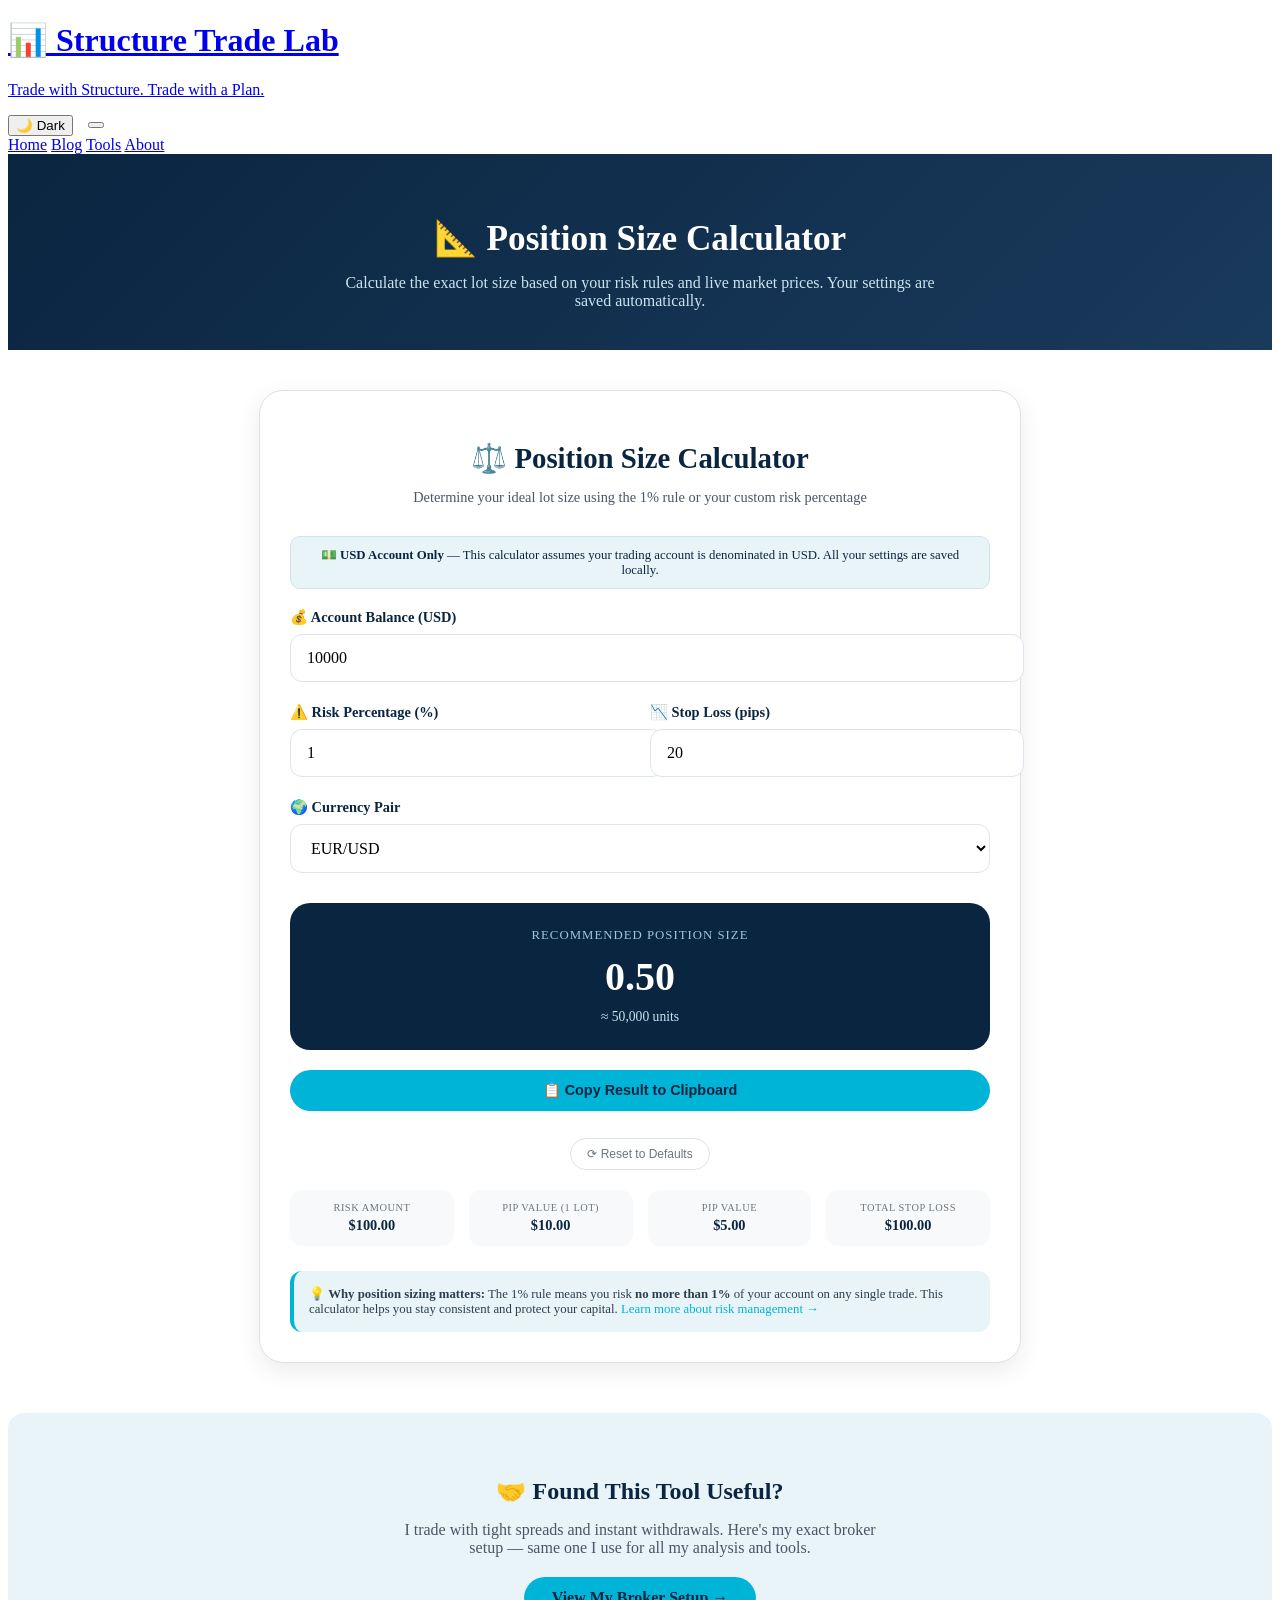
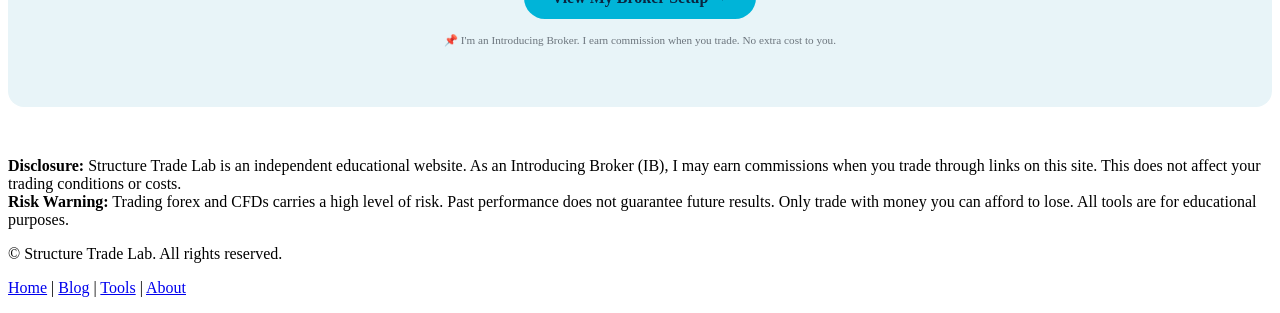
==== commit b0650ce7: "update" ====
--- a/position-size-calculator/index.html
+++ b/position-size-calculator/index.html
@@ -1,20 +1,24 @@
 <!DOCTYPE html>
 <html lang="en">
 <head>
-    <!-- Google Analytics -->
-    <script async src="https://www.googletagmanager.com/gtag/js?id=G-9HB3LHNF2W"></script>
-    <script>
-        window.dataLayer = window.dataLayer || [];
-        function gtag(){dataLayer.push(arguments);}
-        gtag('js', new Date());
-        gtag('config', 'G-9HB3LHNF2W');
-    </script>
-
+    
     <meta charset="UTF-8">
     <meta name="viewport" content="width=device-width, initial-scale=1.0">
     <meta name="description" content="Free forex position size calculator. Calculate exact lot size based on account balance, risk percentage, stop loss in pips, and live market prices. Saves your settings automatically.">
     <meta name="keywords" content="position size calculator, forex lot size calculator, risk management tool, forex calculator">
     <title>Position Size Calculator — Forex Risk Management Tool | Structure Trade Lab</title>
+
+    <!-- PREVENT FLASH OF LIGHT IN DARK MODE -->
+     <script>
+     (function() {
+        const savedTheme = localStorage.getItem('theme');
+        const prefersDark = window.matchMedia('(prefers-color-scheme: dark)').matches;
+        if (savedTheme === 'dark' || (!savedTheme && prefersDark)) {
+            document.documentElement.classList.add('dark-mode');
+        }
+        })();
+        </script>
+
     <link rel="stylesheet" href="https://structuretradelab.com/assets/css/common.css">
     
     <style>
@@ -42,7 +46,6 @@
             color: #cce4f0;
         }
         
-        /* Dark mode tools hero */
         body.dark-mode .tools-hero {
             background: linear-gradient(135deg, #0a0f1a 0%, #0d1f2d 100%);
         }
@@ -344,7 +347,6 @@
             color: #58c4dd;
         }
         
-        /* Blog CTA styles (already in common.css but ensuring consistency) */
         .blog-cta {
             background: #e8f4f8;
             text-align: center;
@@ -414,7 +416,6 @@
             color: #8b949e;
         }
         
-        /* Responsive */
         @media (max-width: 700px) {
             .details-grid {
                 grid-template-columns: repeat(2, 1fr);
@@ -464,13 +465,10 @@
             </div>
             
             <div style="display: flex; align-items: center; gap: 15px;">
-                <!-- Dark Mode Toggle Button -->
                 <button class="dark-mode-toggle" id="darkModeToggle" aria-label="Dark mode">
                     <span class="toggle-icon">🌙</span>
                     <span class="toggle-text">Dark</span>
                 </button>
-                
-                <!-- Hamburger Button -->
                 <button class="hamburger" id="hamburgerBtn" aria-label="Menu">
                     <span></span>
                     <span></span>
@@ -487,7 +485,6 @@
         </div>
     </header>
     
-    <!-- Overlay for mobile menu -->
     <div class="menu-overlay" id="menuOverlay"></div>
 
     <!-- TOOLS HERO -->
@@ -542,7 +539,6 @@
                 </select>
             </div>
             
-            <!-- Dynamic price input field -->
             <div class="input-group" id="priceInputGroup" style="display: none;">
                 <label id="priceLabel">💰 Current Market Price</label>
                 <input type="number" id="currentPrice" step="0.0001" placeholder="Enter current price">
@@ -613,88 +609,11 @@
         </div>
     </footer>
 
+    <!-- Common JavaScript -->
+    <script src="https://structuretradelab.com/assets/js/common.js" defer></script>
+    
+    <!-- Calculator Specific JavaScript -->
     <script>
-        // Dark mode toggle functionality
-        const darkModeToggle = document.getElementById('darkModeToggle');
-        const toggleIcon = darkModeToggle ? darkModeToggle.querySelector('.toggle-icon') : null;
-        const toggleText = darkModeToggle ? darkModeToggle.querySelector('.toggle-text') : null;
-        
-        const savedTheme = localStorage.getItem('theme');
-        const prefersDark = window.matchMedia('(prefers-color-scheme: dark)').matches;
-        
-        if (savedTheme === 'dark' || (!savedTheme && prefersDark)) {
-            document.body.classList.add('dark-mode');
-            if (toggleIcon) toggleIcon.textContent = '☀️';
-            if (toggleText) toggleText.textContent = 'Light';
-        } else {
-            document.body.classList.remove('dark-mode');
-            if (toggleIcon) toggleIcon.textContent = '🌙';
-            if (toggleText) toggleText.textContent = 'Dark';
-        }
-        
-        if (darkModeToggle) {
-            darkModeToggle.addEventListener('click', () => {
-                if (document.body.classList.contains('dark-mode')) {
-                    document.body.classList.remove('dark-mode');
-                    localStorage.setItem('theme', 'light');
-                    if (toggleIcon) toggleIcon.textContent = '🌙';
-                    if (toggleText) toggleText.textContent = 'Dark';
-                } else {
-                    document.body.classList.add('dark-mode');
-                    localStorage.setItem('theme', 'dark');
-                    if (toggleIcon) toggleIcon.textContent = '☀️';
-                    if (toggleText) toggleText.textContent = 'Light';
-                }
-            });
-        }
-        
-        // Smart header hide/show
-        const header = document.querySelector('header');
-        let lastScrollY = window.scrollY;
-        let ticking = false;
-        
-        if (header) {
-            window.addEventListener('scroll', () => {
-                if (!ticking) {
-                    requestAnimationFrame(() => {
-                        const currentScrollY = window.scrollY;
-                        if (currentScrollY <= 10) {
-                            header.style.transform = 'translateY(0)';
-                        } else if (currentScrollY > lastScrollY && currentScrollY > 70) {
-                            header.style.transform = 'translateY(-100%)';
-                        } else if (currentScrollY < lastScrollY) {
-                            header.style.transform = 'translateY(0)';
-                        }
-                        lastScrollY = currentScrollY;
-                        ticking = false;
-                    });
-                    ticking = true;
-                }
-            });
-        }
-        
-        // Hamburger menu
-        const hamburgerBtn = document.getElementById('hamburgerBtn');
-        const mainNav = document.getElementById('mainNav');
-        const menuOverlay = document.getElementById('menuOverlay');
-        
-        function toggleMenu() {
-            if (hamburgerBtn) hamburgerBtn.classList.toggle('active');
-            if (mainNav) mainNav.classList.toggle('active');
-            if (menuOverlay) menuOverlay.classList.toggle('active');
-            document.body.style.overflow = mainNav && mainNav.classList.contains('active') ? 'hidden' : '';
-        }
-        
-        if (hamburgerBtn) hamburgerBtn.addEventListener('click', toggleMenu);
-        if (menuOverlay) menuOverlay.addEventListener('click', toggleMenu);
-        if (mainNav) {
-            document.querySelectorAll('#mainNav a').forEach(link => {
-                link.addEventListener('click', () => {
-                    if (mainNav.classList.contains('active')) toggleMenu();
-                });
-            });
-        }
-        
         // DOM elements for calculator
         const balanceInput = document.getElementById('balance');
         const riskPercentInput = document.getElementById('riskPercent');
@@ -948,8 +867,6 @@
             updatePriceInputVisibility();
             updateCalculator();
         }
-        
-        document.getElementById('current-year').textContent = new Date().getFullYear();
     </script>
 </body>
 </html>
